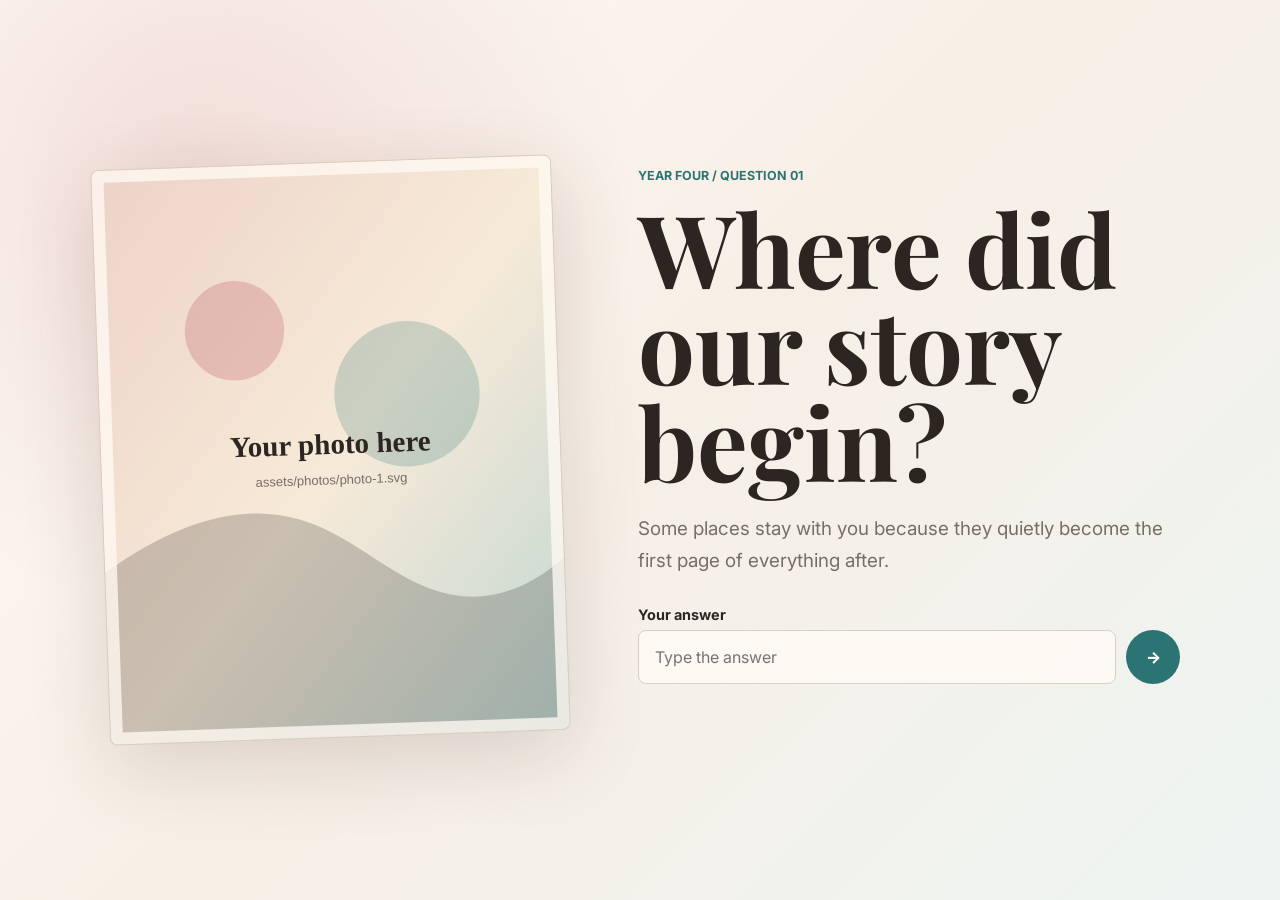
==== index.html @ 8fd0d98e "Initial commit" ====
<!doctype html>
<html lang="en">
  <head>
    <meta charset="utf-8" />
    <meta name="viewport" content="width=device-width, initial-scale=1" />
    <title>Question 1 | Four Years With You</title>
    <meta
      name="description"
      content="A private anniversary page with memories, questions, and one final gift."
    />
    <link rel="preconnect" href="https://fonts.googleapis.com" />
    <link rel="preconnect" href="https://fonts.gstatic.com" crossorigin />
    <link
      href="https://fonts.googleapis.com/css2?family=Inter:wght@400;500;600;700&family=Playfair+Display:wght@600;700&display=swap"
      rel="stylesheet"
    />
    <link rel="stylesheet" href="styles.css" />
  </head>
  <body>
    <main class="question-page question-page--one">
      <section class="question-hero" aria-labelledby="question-title">
        <div class="question-hero__photo">
          <img src="assets/photos/photo-1.svg" alt="A favorite memory together" />
        </div>
        <article
          class="question-card"
          data-question
          data-step="0"
          data-next="question-2.html"
        >
          <p class="eyebrow">Year four / Question 01</p>
          <h1 id="question-title">Where did our story begin?</h1>
          <p>
            Some places stay with you because they quietly become the first page
            of everything after.
          </p>
          <form class="unlock-form" autocomplete="off">
            <label for="answer-1">Your answer</label>
            <div class="answer-row">
              <input
                id="answer-1"
                name="answer"
                type="text"
                placeholder="Type the answer"
                required
              />
              <button class="icon-button" type="submit" aria-label="Check answer">
                <span aria-hidden="true">-></span>
              </button>
            </div>
            <p class="feedback" role="status"></p>
          </form>
          <a class="button button--primary reveal-action" href="question-2.html" hidden>
            Next page
          </a>
        </article>
      </section>
    </main>

    <script src="script.js"></script>
  </body>
</html>
---- styles.css ----
:root {
  color-scheme: light;
  --ink: #2c2522;
  --muted: #786d67;
  --paper: #fffaf4;
  --soft: #f3e8da;
  --line: #dfcfc1;
  --rose: #b95962;
  --rose-deep: #733942;
  --teal: #2c7473;
  --gold: #b98b3e;
  --shadow: 0 24px 80px rgba(72, 45, 35, 0.16);
}

* {
  box-sizing: border-box;
}

html {
  scroll-behavior: smooth;
}

body {
  margin: 0;
  min-height: 100vh;
  min-width: 320px;
  background:
    radial-gradient(circle at 12% 8%, rgba(185, 89, 98, 0.14), transparent 28rem),
    linear-gradient(135deg, #fffaf4 0%, #f7efe6 46%, #edf4f2 100%);
  color: var(--ink);
  font-family: Inter, system-ui, -apple-system, BlinkMacSystemFont, "Segoe UI", sans-serif;
}

[hidden] {
  display: none !important;
}

button,
input {
  font: inherit;
}

img {
  display: block;
  max-width: 100%;
}

.page-shell {
  overflow: hidden;
}

.question-page {
  min-height: 100vh;
  display: grid;
  align-items: center;
  padding: clamp(1rem, 4vw, 3rem);
}

.question-page--one {
  background:
    radial-gradient(circle at 15% 18%, rgba(185, 89, 98, 0.16), transparent 28rem),
    linear-gradient(135deg, #fffaf4 0%, #f7efe6 50%, #edf4f2 100%);
}

.question-page--two {
  background:
    radial-gradient(circle at 86% 14%, rgba(44, 116, 115, 0.18), transparent 28rem),
    linear-gradient(135deg, #f8fbfa 0%, #fff7ee 48%, #f1e4e6 100%);
}

.question-page--three {
  background:
    radial-gradient(circle at 18% 78%, rgba(185, 139, 62, 0.18), transparent 26rem),
    linear-gradient(135deg, #fffaf4 0%, #f0f6f4 48%, #f8ece5 100%);
}

.question-page--four {
  background:
    linear-gradient(rgba(44, 37, 34, 0.74), rgba(44, 37, 34, 0.8)),
    url("assets/photos/photo-4.svg") center / cover;
}

.question-hero {
  display: grid;
  grid-template-columns: minmax(17rem, 0.85fr) minmax(18rem, 1fr);
  align-items: center;
  gap: clamp(1.5rem, 6vw, 5rem);
  width: min(1080px, 100%);
  margin: 0 auto;
}

.question-hero__photo {
  position: relative;
  overflow: hidden;
  border: 1px solid rgba(44, 37, 34, 0.08);
  border-radius: 8px;
  background: #eadbcb;
  box-shadow: var(--shadow);
  transform: rotate(-2deg);
}

.question-page--two .question-hero__photo {
  transform: rotate(2deg);
}

.question-page--three .question-hero__photo {
  transform: rotate(-1deg);
}

.question-page--four .question-hero__photo {
  display: none;
}

.question-hero__photo::after {
  content: "";
  position: absolute;
  inset: 0;
  border: 12px solid rgba(255, 250, 244, 0.78);
  pointer-events: none;
}

.question-hero__photo img {
  width: 100%;
  aspect-ratio: 4 / 5;
  object-fit: cover;
}

.question-card {
  max-width: 43rem;
}

.question-page--four .question-hero {
  grid-template-columns: minmax(0, 46rem);
  justify-content: center;
}

.question-page--four .question-card {
  color: var(--paper);
  text-align: center;
}

.question-card h1 {
  max-width: 12ch;
  font-size: clamp(3rem, 8vw, 6.3rem);
}

.question-page--four .question-card h1 {
  max-width: 11ch;
  margin: 0 auto;
}

.question-card > p:not(.eyebrow) {
  max-width: 36rem;
  margin: 1.5rem 0 1.8rem;
  color: var(--muted);
  font-size: clamp(1rem, 2vw, 1.18rem);
}

.question-page--four .question-card > p:not(.eyebrow) {
  margin-right: auto;
  margin-left: auto;
  color: rgba(255, 250, 244, 0.84);
}

.question-card .unlock-form {
  margin-bottom: 1rem;
}

.question-page--four .unlock-form {
  margin-right: auto;
  margin-left: auto;
  text-align: left;
}

.question-page--four .unlock-form label {
  color: var(--paper);
}

.question-page--four .feedback {
  color: #fff1d6;
}

.question-card.is-complete .feedback {
  color: var(--teal);
}

.question-page--four .question-card.is-complete .feedback {
  color: #ffffff;
}

.reveal-action {
  margin-top: 0.3rem;
}

.hero {
  display: grid;
  grid-template-columns: minmax(18rem, 0.9fr) minmax(18rem, 1fr);
  align-items: center;
  min-height: min(92vh, 54rem);
  gap: clamp(2rem, 7vw, 6rem);
  width: min(1120px, calc(100% - 2rem));
  margin: 0 auto;
  padding: clamp(2rem, 6vw, 5rem) 0;
}

.hero__photo {
  position: relative;
  border: 1px solid rgba(44, 37, 34, 0.08);
  border-radius: 8px;
  overflow: hidden;
  box-shadow: var(--shadow);
  transform: rotate(-2deg);
  background: #eadbcb;
}

.hero__photo::after {
  content: "";
  position: absolute;
  inset: 0;
  border: 12px solid rgba(255, 250, 244, 0.78);
  pointer-events: none;
}

.hero__photo img {
  width: 100%;
  aspect-ratio: 4 / 5;
  object-fit: cover;
}

.hero__content {
  max-width: 39rem;
}

.eyebrow {
  margin: 0 0 0.75rem;
  color: var(--teal);
  font-size: 0.78rem;
  font-weight: 700;
  letter-spacing: 0;
  text-transform: uppercase;
}

h1,
h2 {
  margin: 0;
  font-family: "Playfair Display", Georgia, serif;
  line-height: 0.96;
  letter-spacing: 0;
}

h1 {
  max-width: 10ch;
  font-size: clamp(3rem, 9vw, 6.8rem);
}

h2 {
  font-size: clamp(2rem, 5vw, 4rem);
}

p {
  line-height: 1.7;
}

.hero__copy {
  max-width: 34rem;
  margin: 1.5rem 0 2rem;
  color: var(--muted);
  font-size: clamp(1rem, 2vw, 1.18rem);
}

.button {
  display: inline-flex;
  align-items: center;
  justify-content: center;
  min-height: 3rem;
  padding: 0.85rem 1.2rem;
  border: 0;
  border-radius: 999px;
  color: #fff;
  background: var(--rose-deep);
  font-weight: 700;
  text-decoration: none;
  cursor: pointer;
  transition:
    transform 180ms ease,
    background 180ms ease,
    box-shadow 180ms ease;
}

.button:hover,
.button:focus-visible {
  background: var(--rose);
  box-shadow: 0 12px 34px rgba(115, 57, 66, 0.22);
  transform: translateY(-1px);
}

.memory-band {
  display: grid;
  grid-template-columns: repeat(2, minmax(0, 1fr));
  gap: clamp(1rem, 3vw, 2rem);
  width: min(980px, calc(100% - 2rem));
  margin: 0 auto;
  padding: clamp(1rem, 3vw, 2rem) 0 clamp(3rem, 7vw, 6rem);
}

.memory-band figure {
  margin: 0;
}

.memory-band img {
  width: 100%;
  aspect-ratio: 5 / 4;
  object-fit: cover;
  border-radius: 8px;
  box-shadow: 0 18px 50px rgba(72, 45, 35, 0.12);
}

.memory-band figcaption {
  margin-top: 0.8rem;
  color: var(--muted);
  font-size: 0.92rem;
}

.intro-copy {
  background: var(--ink);
  color: var(--paper);
}

.intro-copy p {
  width: min(900px, calc(100% - 2rem));
  margin: 0 auto;
  padding: clamp(3rem, 8vw, 6.5rem) 0;
  font-family: "Playfair Display", Georgia, serif;
  font-size: clamp(1.8rem, 4.5vw, 3.6rem);
  line-height: 1.16;
}

.chapters {
  width: min(1040px, calc(100% - 2rem));
  margin: 0 auto;
  padding: clamp(3rem, 8vw, 6rem) 0;
}

.chapter {
  display: grid;
  grid-template-columns: 5rem minmax(0, 1fr);
  gap: clamp(1rem, 4vw, 3rem);
  padding: clamp(1.3rem, 4vw, 2.6rem) 0;
  border-top: 1px solid var(--line);
  opacity: 1;
  transition:
    opacity 220ms ease,
    filter 220ms ease;
}

.chapter:last-child {
  border-bottom: 1px solid var(--line);
}

.chapter.is-locked {
  opacity: 0.46;
  filter: saturate(0.7);
}

.chapter__number {
  color: var(--gold);
  font-family: "Playfair Display", Georgia, serif;
  font-size: clamp(2.1rem, 6vw, 4.3rem);
  line-height: 1;
}

.chapter__body {
  max-width: 720px;
}

.chapter__body > p:not(.eyebrow) {
  max-width: 38rem;
  margin: 1rem 0 1.5rem;
  color: var(--muted);
}

.unlock-form {
  max-width: 34rem;
}

.unlock-form label {
  display: block;
  margin-bottom: 0.45rem;
  color: var(--ink);
  font-size: 0.9rem;
  font-weight: 700;
}

.answer-row {
  display: flex;
  gap: 0.65rem;
  align-items: stretch;
}

.answer-row input {
  width: 100%;
  min-height: 3.35rem;
  border: 1px solid var(--line);
  border-radius: 8px;
  padding: 0 1rem;
  background: rgba(255, 250, 244, 0.82);
  color: var(--ink);
  outline: none;
  transition:
    border-color 160ms ease,
    box-shadow 160ms ease,
    background 160ms ease;
}

.answer-row input:focus {
  border-color: var(--teal);
  box-shadow: 0 0 0 4px rgba(44, 116, 115, 0.14);
  background: #fff;
}

.answer-row input:disabled {
  cursor: not-allowed;
}

.icon-button {
  flex: 0 0 3.35rem;
  width: 3.35rem;
  min-height: 3.35rem;
  border: 0;
  border-radius: 999px;
  background: var(--teal);
  color: #fff;
  font-weight: 800;
  cursor: pointer;
  transition:
    transform 180ms ease,
    background 180ms ease,
    opacity 180ms ease;
}

.icon-button:hover,
.icon-button:focus-visible {
  background: #245f5e;
  transform: translateY(-1px);
}

.icon-button:disabled {
  cursor: not-allowed;
  opacity: 0.45;
}

.feedback {
  min-height: 1.5rem;
  margin: 0.7rem 0 0;
  color: var(--rose-deep);
  font-size: 0.92rem;
  font-weight: 700;
}

.chapter.is-complete .feedback {
  color: var(--teal);
}

.gift {
  padding: clamp(3rem, 9vw, 7rem) 1rem;
  background:
    linear-gradient(rgba(44, 37, 34, 0.78), rgba(44, 37, 34, 0.82)),
    url("assets/photos/photo-4.svg") center / cover;
  color: var(--paper);
  transition:
    opacity 240ms ease,
    filter 240ms ease;
}

.gift.is-locked {
  opacity: 0.48;
  filter: grayscale(0.7);
}

.gift__inner {
  width: min(760px, 100%);
  margin: 0 auto;
  text-align: center;
}

.gift h2 {
  font-size: clamp(2.4rem, 7vw, 5.2rem);
}

.gift p {
  max-width: 35rem;
  margin: 1.2rem auto 1.8rem;
  color: rgba(255, 250, 244, 0.84);
}

.gift code {
  color: #fff;
}

.gift .button {
  pointer-events: auto;
}

.gift.is-locked .button {
  pointer-events: none;
  opacity: 0.48;
}

@media (max-width: 760px) {
  .question-page {
    align-items: start;
  }

  .question-hero {
    grid-template-columns: 1fr;
  }

  .question-hero__photo {
    width: min(25rem, 92%);
    margin: 0 auto;
  }

  .question-card h1,
  .question-page--four .question-card h1 {
    max-width: 10ch;
  }

  .hero {
    grid-template-columns: 1fr;
    min-height: auto;
  }

  .hero__photo {
    width: min(26rem, 92%);
    margin: 0 auto;
  }

  h1 {
    max-width: 9ch;
  }

  .memory-band {
    grid-template-columns: 1fr;
  }

  .chapter {
    grid-template-columns: 1fr;
  }

  .chapter__number {
    font-size: 2.2rem;
  }
}

@media (prefers-reduced-motion: reduce) {
  *,
  *::before,
  *::after {
    scroll-behavior: auto !important;
    transition: none !important;
  }
}
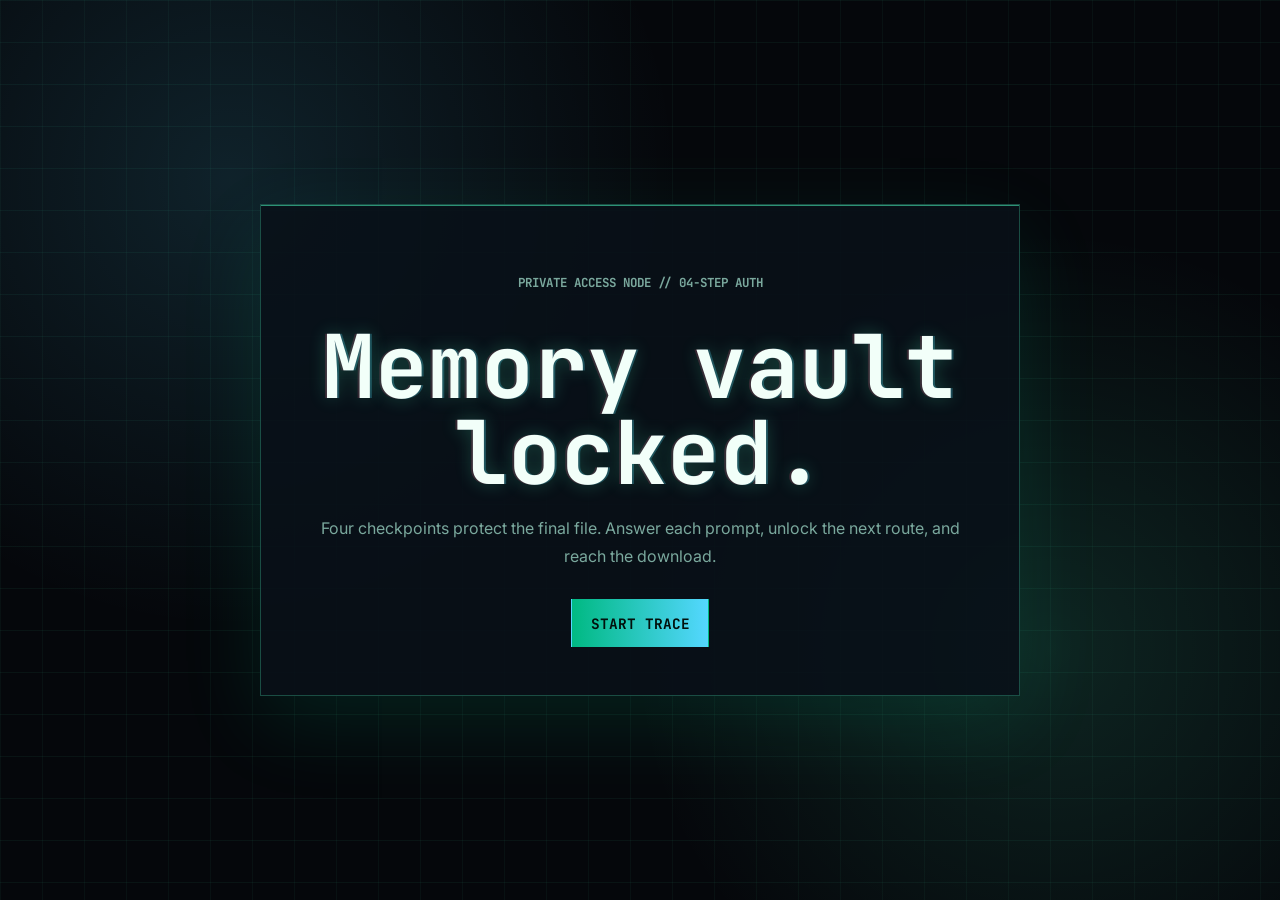
==== commit cebd2372: "Updated the page stylings" ====
--- a/index.html
+++ b/index.html
@@ -3,60 +3,30 @@
   <head>
     <meta charset="utf-8" />
     <meta name="viewport" content="width=device-width, initial-scale=1" />
-    <title>Question 1 | Four Years With You</title>
+    <title>Access Terminal</title>
     <meta
       name="description"
-      content="A private anniversary page with memories, questions, and one final gift."
+      content="A private puzzle sequence with locked question pages and one final download."
     />
     <link rel="preconnect" href="https://fonts.googleapis.com" />
     <link rel="preconnect" href="https://fonts.gstatic.com" crossorigin />
     <link
-      href="https://fonts.googleapis.com/css2?family=Inter:wght@400;500;600;700&family=Playfair+Display:wght@600;700&display=swap"
+      href="https://fonts.googleapis.com/css2?family=Inter:wght@400;600;700;800&family=JetBrains+Mono:wght@400;600;700&display=swap"
       rel="stylesheet"
     />
     <link rel="stylesheet" href="styles.css" />
   </head>
   <body>
-    <main class="question-page question-page--one">
-      <section class="question-hero" aria-labelledby="question-title">
-        <div class="question-hero__photo">
-          <img src="assets/photos/photo-1.svg" alt="A favorite memory together" />
-        </div>
-        <article
-          class="question-card"
-          data-question
-          data-step="0"
-          data-next="question-2.html"
-        >
-          <p class="eyebrow">Year four / Question 01</p>
-          <h1 id="question-title">Where did our story begin?</h1>
-          <p>
-            Some places stay with you because they quietly become the first page
-            of everything after.
-          </p>
-          <form class="unlock-form" autocomplete="off">
-            <label for="answer-1">Your answer</label>
-            <div class="answer-row">
-              <input
-                id="answer-1"
-                name="answer"
-                type="text"
-                placeholder="Type the answer"
-                required
-              />
-              <button class="icon-button" type="submit" aria-label="Check answer">
-                <span aria-hidden="true">-></span>
-              </button>
-            </div>
-            <p class="feedback" role="status"></p>
-          </form>
-          <a class="button button--primary reveal-action" href="question-2.html" hidden>
-            Next page
-          </a>
-        </article>
+    <main class="entry-page">
+      <section class="entry-panel" aria-labelledby="entry-title">
+        <p class="system-kicker">PRIVATE ACCESS NODE // 04-STEP AUTH</p>
+        <h1 id="entry-title">Memory vault locked.</h1>
+        <p>
+          Four checkpoints protect the final file. Answer each prompt, unlock
+          the next route, and reach the download.
+        </p>
+        <a class="button button--primary" href="question-1.html">Start trace</a>
       </section>
     </main>
-
-    <script src="script.js"></script>
   </body>
 </html>
--- a/styles.css
+++ b/styles.css
@@ -1,15 +1,18 @@
 :root {
-  color-scheme: light;
-  --ink: #2c2522;
-  --muted: #786d67;
-  --paper: #fffaf4;
-  --soft: #f3e8da;
-  --line: #dfcfc1;
-  --rose: #b95962;
-  --rose-deep: #733942;
-  --teal: #2c7473;
-  --gold: #b98b3e;
-  --shadow: 0 24px 80px rgba(72, 45, 35, 0.16);
+  color-scheme: dark;
+  --bg: #05070b;
+  --panel: rgba(9, 16, 24, 0.88);
+  --panel-strong: rgba(12, 23, 34, 0.96);
+  --text: #d7fff2;
+  --muted: #7aa89d;
+  --line: rgba(77, 255, 197, 0.26);
+  --line-hot: rgba(77, 255, 197, 0.72);
+  --green: #4dffc5;
+  --green-deep: #00b982;
+  --cyan: #54d7ff;
+  --red: #ff4d7d;
+  --amber: #ffd166;
+  --shadow: 0 28px 80px rgba(0, 255, 179, 0.1);
 }
 
 * {
@@ -17,18 +20,52 @@
 }
 
 html {
-  scroll-behavior: smooth;
+  min-height: 100%;
+  background: var(--bg);
 }
 
 body {
+  min-width: 320px;
+  min-height: 100vh;
   margin: 0;
-  min-height: 100vh;
-  min-width: 320px;
+  overflow-x: hidden;
   background:
-    radial-gradient(circle at 12% 8%, rgba(185, 89, 98, 0.14), transparent 28rem),
-    linear-gradient(135deg, #fffaf4 0%, #f7efe6 46%, #edf4f2 100%);
-  color: var(--ink);
+    linear-gradient(rgba(77, 255, 197, 0.05) 1px, transparent 1px),
+    linear-gradient(90deg, rgba(77, 255, 197, 0.04) 1px, transparent 1px),
+    radial-gradient(circle at 18% 20%, rgba(84, 215, 255, 0.13), transparent 28rem),
+    radial-gradient(circle at 82% 72%, rgba(77, 255, 197, 0.12), transparent 26rem),
+    #05070b;
+  background-size:
+    42px 42px,
+    42px 42px,
+    auto,
+    auto,
+    auto;
+  color: var(--text);
   font-family: Inter, system-ui, -apple-system, BlinkMacSystemFont, "Segoe UI", sans-serif;
+}
+
+body::before {
+  content: "";
+  position: fixed;
+  inset: 0;
+  z-index: -1;
+  pointer-events: none;
+  background: linear-gradient(
+    rgba(255, 255, 255, 0.03) 50%,
+    rgba(0, 0, 0, 0.08) 50%
+  );
+  background-size: 100% 4px;
+  animation: scanlines 1.6s linear infinite;
+}
+
+body::after {
+  content: "";
+  position: fixed;
+  inset: 0;
+  z-index: -1;
+  pointer-events: none;
+  background: radial-gradient(circle, transparent 54%, rgba(0, 0, 0, 0.52) 100%);
 }
 
 [hidden] {
@@ -40,15 +77,17 @@
   font: inherit;
 }
 
+button,
+a {
+  -webkit-tap-highlight-color: transparent;
+}
+
 img {
   display: block;
   max-width: 100%;
 }
 
-.page-shell {
-  overflow: hidden;
-}
-
+.entry-page,
 .question-page {
   min-height: 100vh;
   display: grid;
@@ -56,216 +95,59 @@
   padding: clamp(1rem, 4vw, 3rem);
 }
 
-.question-page--one {
-  background:
-    radial-gradient(circle at 15% 18%, rgba(185, 89, 98, 0.16), transparent 28rem),
-    linear-gradient(135deg, #fffaf4 0%, #f7efe6 50%, #edf4f2 100%);
-}
-
-.question-page--two {
-  background:
-    radial-gradient(circle at 86% 14%, rgba(44, 116, 115, 0.18), transparent 28rem),
-    linear-gradient(135deg, #f8fbfa 0%, #fff7ee 48%, #f1e4e6 100%);
-}
-
-.question-page--three {
-  background:
-    radial-gradient(circle at 18% 78%, rgba(185, 139, 62, 0.18), transparent 26rem),
-    linear-gradient(135deg, #fffaf4 0%, #f0f6f4 48%, #f8ece5 100%);
-}
-
-.question-page--four {
-  background:
-    linear-gradient(rgba(44, 37, 34, 0.74), rgba(44, 37, 34, 0.8)),
-    url("assets/photos/photo-4.svg") center / cover;
-}
-
-.question-hero {
-  display: grid;
-  grid-template-columns: minmax(17rem, 0.85fr) minmax(18rem, 1fr);
-  align-items: center;
-  gap: clamp(1.5rem, 6vw, 5rem);
-  width: min(1080px, 100%);
+.entry-panel {
+  width: min(760px, 100%);
   margin: 0 auto;
-}
-
-.question-hero__photo {
+  padding: clamp(1.4rem, 4vw, 3rem);
+  border: 1px solid var(--line);
+  background: var(--panel);
+  box-shadow: var(--shadow);
+  text-align: center;
   position: relative;
   overflow: hidden;
-  border: 1px solid rgba(44, 37, 34, 0.08);
-  border-radius: 8px;
-  background: #eadbcb;
-  box-shadow: var(--shadow);
-  transform: rotate(-2deg);
-}
-
-.question-page--two .question-hero__photo {
-  transform: rotate(2deg);
-}
-
-.question-page--three .question-hero__photo {
-  transform: rotate(-1deg);
-}
-
-.question-page--four .question-hero__photo {
-  display: none;
-}
-
-.question-hero__photo::after {
+}
+
+.entry-panel::before,
+.question-card::before {
   content: "";
   position: absolute;
   inset: 0;
-  border: 12px solid rgba(255, 250, 244, 0.78);
+  border-top: 1px solid var(--line-hot);
+  opacity: 0.75;
   pointer-events: none;
 }
 
-.question-hero__photo img {
-  width: 100%;
-  aspect-ratio: 4 / 5;
-  object-fit: cover;
-}
-
-.question-card {
-  max-width: 43rem;
-}
-
-.question-page--four .question-hero {
-  grid-template-columns: minmax(0, 46rem);
-  justify-content: center;
-}
-
-.question-page--four .question-card {
-  color: var(--paper);
-  text-align: center;
-}
-
+.entry-panel h1,
 .question-card h1 {
-  max-width: 12ch;
-  font-size: clamp(3rem, 8vw, 6.3rem);
-}
-
-.question-page--four .question-card h1 {
-  max-width: 11ch;
-  margin: 0 auto;
-}
-
-.question-card > p:not(.eyebrow) {
-  max-width: 36rem;
-  margin: 1.5rem 0 1.8rem;
+  margin: 0;
+  color: #f2fff9;
+  font-family: "JetBrains Mono", Consolas, monospace;
+  font-size: clamp(2.2rem, 7vw, 5.5rem);
+  line-height: 0.98;
+  letter-spacing: 0;
+  text-shadow:
+    0 0 18px rgba(77, 255, 197, 0.24),
+    2px 0 rgba(84, 215, 255, 0.26),
+    -2px 0 rgba(255, 77, 125, 0.18);
+  animation: title-glitch 5s infinite steps(1);
+}
+
+.entry-panel p,
+.question-card > p {
+  max-width: 42rem;
+  margin: 1.2rem auto 1.8rem;
   color: var(--muted);
-  font-size: clamp(1rem, 2vw, 1.18rem);
-}
-
-.question-page--four .question-card > p:not(.eyebrow) {
-  margin-right: auto;
-  margin-left: auto;
-  color: rgba(255, 250, 244, 0.84);
-}
-
-.question-card .unlock-form {
-  margin-bottom: 1rem;
-}
-
-.question-page--four .unlock-form {
-  margin-right: auto;
-  margin-left: auto;
-  text-align: left;
-}
-
-.question-page--four .unlock-form label {
-  color: var(--paper);
-}
-
-.question-page--four .feedback {
-  color: #fff1d6;
-}
-
-.question-card.is-complete .feedback {
-  color: var(--teal);
-}
-
-.question-page--four .question-card.is-complete .feedback {
-  color: #ffffff;
-}
-
-.reveal-action {
-  margin-top: 0.3rem;
-}
-
-.hero {
-  display: grid;
-  grid-template-columns: minmax(18rem, 0.9fr) minmax(18rem, 1fr);
-  align-items: center;
-  min-height: min(92vh, 54rem);
-  gap: clamp(2rem, 7vw, 6rem);
-  width: min(1120px, calc(100% - 2rem));
-  margin: 0 auto;
-  padding: clamp(2rem, 6vw, 5rem) 0;
-}
-
-.hero__photo {
-  position: relative;
-  border: 1px solid rgba(44, 37, 34, 0.08);
-  border-radius: 8px;
-  overflow: hidden;
-  box-shadow: var(--shadow);
-  transform: rotate(-2deg);
-  background: #eadbcb;
-}
-
-.hero__photo::after {
-  content: "";
-  position: absolute;
-  inset: 0;
-  border: 12px solid rgba(255, 250, 244, 0.78);
-  pointer-events: none;
-}
-
-.hero__photo img {
-  width: 100%;
-  aspect-ratio: 4 / 5;
-  object-fit: cover;
-}
-
-.hero__content {
-  max-width: 39rem;
-}
-
-.eyebrow {
-  margin: 0 0 0.75rem;
-  color: var(--teal);
+  line-height: 1.75;
+}
+
+.system-kicker {
+  margin: 0 0 0.8rem;
+  color: var(--green);
+  font-family: "JetBrains Mono", Consolas, monospace;
   font-size: 0.78rem;
   font-weight: 700;
   letter-spacing: 0;
   text-transform: uppercase;
-}
-
-h1,
-h2 {
-  margin: 0;
-  font-family: "Playfair Display", Georgia, serif;
-  line-height: 0.96;
-  letter-spacing: 0;
-}
-
-h1 {
-  max-width: 10ch;
-  font-size: clamp(3rem, 9vw, 6.8rem);
-}
-
-h2 {
-  font-size: clamp(2rem, 5vw, 4rem);
-}
-
-p {
-  line-height: 1.7;
-}
-
-.hero__copy {
-  max-width: 34rem;
-  margin: 1.5rem 0 2rem;
-  color: var(--muted);
-  font-size: clamp(1rem, 2vw, 1.18rem);
 }
 
 .button {
@@ -273,282 +155,285 @@
   align-items: center;
   justify-content: center;
   min-height: 3rem;
-  padding: 0.85rem 1.2rem;
-  border: 0;
-  border-radius: 999px;
-  color: #fff;
-  background: var(--rose-deep);
+  border: 1px solid var(--line-hot);
+  padding: 0.85rem 1.15rem;
+  background: rgba(77, 255, 197, 0.08);
+  color: var(--text);
+  font-family: "JetBrains Mono", Consolas, monospace;
+  font-size: 0.9rem;
   font-weight: 700;
   text-decoration: none;
+  text-transform: uppercase;
   cursor: pointer;
   transition:
-    transform 180ms ease,
-    background 180ms ease,
-    box-shadow 180ms ease;
+    transform 160ms ease,
+    background 160ms ease,
+    box-shadow 160ms ease,
+    border-color 160ms ease;
 }
 
 .button:hover,
 .button:focus-visible {
-  background: var(--rose);
-  box-shadow: 0 12px 34px rgba(115, 57, 66, 0.22);
   transform: translateY(-1px);
-}
-
-.memory-band {
+  border-color: var(--green);
+  background: rgba(77, 255, 197, 0.16);
+  box-shadow: 0 0 28px rgba(77, 255, 197, 0.18);
+  outline: none;
+}
+
+.button--primary {
+  background: linear-gradient(90deg, var(--green-deep), var(--cyan));
+  color: #02100c;
+  border-color: transparent;
+}
+
+.button--submit {
+  width: 100%;
+  margin-top: 0.8rem;
+}
+
+.button--locked {
+  width: 100%;
+  margin-top: 1rem;
+  border-color: rgba(255, 77, 125, 0.45);
+  color: rgba(255, 255, 255, 0.56);
+  background: rgba(255, 77, 125, 0.08);
+  cursor: not-allowed;
+}
+
+.button--locked:hover,
+.button--locked:focus-visible {
+  transform: none;
+  box-shadow: none;
+}
+
+.question-layout {
   display: grid;
-  grid-template-columns: repeat(2, minmax(0, 1fr));
-  gap: clamp(1rem, 3vw, 2rem);
-  width: min(980px, calc(100% - 2rem));
+  grid-template-columns: minmax(17rem, 0.82fr) minmax(18rem, 1fr);
+  gap: clamp(1.5rem, 5vw, 4rem);
+  align-items: center;
+  width: min(1120px, 100%);
   margin: 0 auto;
-  padding: clamp(1rem, 3vw, 2rem) 0 clamp(3rem, 7vw, 6rem);
-}
-
-.memory-band figure {
+}
+
+.image-trigger {
+  position: relative;
+  min-height: 0;
+  padding: 0;
+  border: 1px solid var(--line);
+  background: rgba(9, 16, 24, 0.82);
+  box-shadow: var(--shadow);
+  cursor: zoom-in;
+  overflow: hidden;
+}
+
+.image-trigger::before {
+  content: "";
+  position: absolute;
+  inset: 0;
+  border: 10px solid rgba(77, 255, 197, 0.08);
+  pointer-events: none;
+}
+
+.image-trigger img {
+  width: 100%;
+  aspect-ratio: 4 / 5;
+  object-fit: cover;
+  filter: saturate(0.78) contrast(1.12);
+  transition:
+    transform 220ms ease,
+    filter 220ms ease;
+}
+
+.image-trigger span {
+  position: absolute;
+  left: 0.9rem;
+  bottom: 0.9rem;
+  padding: 0.42rem 0.56rem;
+  color: var(--green);
+  background: rgba(5, 7, 11, 0.84);
+  border: 1px solid var(--line);
+  font-family: "JetBrains Mono", Consolas, monospace;
+  font-size: 0.76rem;
+  font-weight: 700;
+  text-transform: uppercase;
+}
+
+.image-trigger:hover img,
+.image-trigger:focus-visible img {
+  transform: scale(1.035);
+  filter: saturate(1) contrast(1.18);
+}
+
+.image-trigger:focus-visible {
+  outline: 2px solid var(--green);
+  outline-offset: 4px;
+}
+
+.question-card {
+  position: relative;
+  padding: clamp(1.2rem, 4vw, 2.4rem);
+  border: 1px solid var(--line);
+  background: var(--panel-strong);
+  box-shadow: var(--shadow);
+  overflow: hidden;
+}
+
+.unlock-form {
+  display: grid;
+  gap: 0.7rem;
+}
+
+.unlock-form label {
+  color: var(--green);
+  font-family: "JetBrains Mono", Consolas, monospace;
+  font-size: 0.78rem;
+  font-weight: 700;
+  text-transform: uppercase;
+}
+
+.unlock-form input {
+  width: 100%;
+  min-height: 3.2rem;
+  border: 1px solid var(--line);
+  padding: 0 0.9rem;
+  background: rgba(0, 0, 0, 0.36);
+  color: var(--text);
+  outline: none;
+  font-family: "JetBrains Mono", Consolas, monospace;
+}
+
+.unlock-form input:focus {
+  border-color: var(--green);
+  box-shadow: 0 0 0 4px rgba(77, 255, 197, 0.1);
+}
+
+.unlock-form input:disabled {
+  color: var(--muted);
+  cursor: not-allowed;
+}
+
+.feedback {
+  min-height: 1.4rem;
   margin: 0;
-}
-
-.memory-band img {
-  width: 100%;
-  aspect-ratio: 5 / 4;
-  object-fit: cover;
-  border-radius: 8px;
-  box-shadow: 0 18px 50px rgba(72, 45, 35, 0.12);
-}
-
-.memory-band figcaption {
-  margin-top: 0.8rem;
-  color: var(--muted);
-  font-size: 0.92rem;
-}
-
-.intro-copy {
-  background: var(--ink);
-  color: var(--paper);
-}
-
-.intro-copy p {
-  width: min(900px, calc(100% - 2rem));
+  color: var(--amber);
+  font-family: "JetBrains Mono", Consolas, monospace;
+  font-size: 0.88rem;
+  line-height: 1.55;
+}
+
+.question-card.is-complete .feedback {
+  color: var(--green);
+}
+
+.lightbox {
+  position: fixed;
+  inset: 0;
+  z-index: 20;
+  display: grid;
+  place-items: center;
+  padding: 1rem;
+  background: rgba(0, 0, 0, 0.82);
+  backdrop-filter: blur(10px);
+}
+
+.lightbox__panel {
+  width: min(980px, 100%);
+  max-height: min(860px, calc(100vh - 2rem));
+  display: grid;
+  gap: 0.8rem;
+  padding: 0.8rem;
+  border: 1px solid var(--line-hot);
+  background: #05070b;
+  box-shadow: 0 0 70px rgba(77, 255, 197, 0.18);
+}
+
+.lightbox__stage {
+  min-height: 0;
+  overflow: auto;
+  border: 1px solid var(--line);
+  background:
+    linear-gradient(rgba(77, 255, 197, 0.05) 1px, transparent 1px),
+    linear-gradient(90deg, rgba(77, 255, 197, 0.05) 1px, transparent 1px),
+    #020305;
+  background-size: 32px 32px;
+}
+
+.lightbox__stage img {
+  width: min(100%, 820px);
+  max-width: none;
   margin: 0 auto;
-  padding: clamp(3rem, 8vw, 6.5rem) 0;
-  font-family: "Playfair Display", Georgia, serif;
-  font-size: clamp(1.8rem, 4.5vw, 3.6rem);
-  line-height: 1.16;
-}
-
-.chapters {
-  width: min(1040px, calc(100% - 2rem));
-  margin: 0 auto;
-  padding: clamp(3rem, 8vw, 6rem) 0;
-}
-
-.chapter {
-  display: grid;
-  grid-template-columns: 5rem minmax(0, 1fr);
-  gap: clamp(1rem, 4vw, 3rem);
-  padding: clamp(1.3rem, 4vw, 2.6rem) 0;
-  border-top: 1px solid var(--line);
-  opacity: 1;
-  transition:
-    opacity 220ms ease,
-    filter 220ms ease;
-}
-
-.chapter:last-child {
-  border-bottom: 1px solid var(--line);
-}
-
-.chapter.is-locked {
-  opacity: 0.46;
-  filter: saturate(0.7);
-}
-
-.chapter__number {
-  color: var(--gold);
-  font-family: "Playfair Display", Georgia, serif;
-  font-size: clamp(2.1rem, 6vw, 4.3rem);
-  line-height: 1;
-}
-
-.chapter__body {
-  max-width: 720px;
-}
-
-.chapter__body > p:not(.eyebrow) {
-  max-width: 38rem;
-  margin: 1rem 0 1.5rem;
-  color: var(--muted);
-}
-
-.unlock-form {
-  max-width: 34rem;
-}
-
-.unlock-form label {
-  display: block;
-  margin-bottom: 0.45rem;
-  color: var(--ink);
-  font-size: 0.9rem;
+  transform-origin: center center;
+  transition: transform 160ms ease;
+}
+
+.lightbox__close,
+.lightbox__controls button {
+  border: 1px solid var(--line);
+  padding: 0.65rem 0.8rem;
+  background: rgba(77, 255, 197, 0.08);
+  color: var(--text);
+  font-family: "JetBrains Mono", Consolas, monospace;
   font-weight: 700;
-}
-
-.answer-row {
+  cursor: pointer;
+}
+
+.lightbox__close {
+  justify-self: end;
+  min-width: 2.4rem;
+  text-transform: uppercase;
+}
+
+.lightbox__controls {
   display: flex;
-  gap: 0.65rem;
-  align-items: stretch;
-}
-
-.answer-row input {
-  width: 100%;
-  min-height: 3.35rem;
-  border: 1px solid var(--line);
-  border-radius: 8px;
-  padding: 0 1rem;
-  background: rgba(255, 250, 244, 0.82);
-  color: var(--ink);
-  outline: none;
-  transition:
-    border-color 160ms ease,
-    box-shadow 160ms ease,
-    background 160ms ease;
-}
-
-.answer-row input:focus {
-  border-color: var(--teal);
-  box-shadow: 0 0 0 4px rgba(44, 116, 115, 0.14);
-  background: #fff;
-}
-
-.answer-row input:disabled {
-  cursor: not-allowed;
-}
-
-.icon-button {
-  flex: 0 0 3.35rem;
-  width: 3.35rem;
-  min-height: 3.35rem;
-  border: 0;
-  border-radius: 999px;
-  background: var(--teal);
-  color: #fff;
-  font-weight: 800;
-  cursor: pointer;
-  transition:
-    transform 180ms ease,
-    background 180ms ease,
-    opacity 180ms ease;
-}
-
-.icon-button:hover,
-.icon-button:focus-visible {
-  background: #245f5e;
-  transform: translateY(-1px);
-}
-
-.icon-button:disabled {
-  cursor: not-allowed;
-  opacity: 0.45;
-}
-
-.feedback {
-  min-height: 1.5rem;
-  margin: 0.7rem 0 0;
-  color: var(--rose-deep);
-  font-size: 0.92rem;
-  font-weight: 700;
-}
-
-.chapter.is-complete .feedback {
-  color: var(--teal);
-}
-
-.gift {
-  padding: clamp(3rem, 9vw, 7rem) 1rem;
-  background:
-    linear-gradient(rgba(44, 37, 34, 0.78), rgba(44, 37, 34, 0.82)),
-    url("assets/photos/photo-4.svg") center / cover;
-  color: var(--paper);
-  transition:
-    opacity 240ms ease,
-    filter 240ms ease;
-}
-
-.gift.is-locked {
-  opacity: 0.48;
-  filter: grayscale(0.7);
-}
-
-.gift__inner {
-  width: min(760px, 100%);
-  margin: 0 auto;
-  text-align: center;
-}
-
-.gift h2 {
-  font-size: clamp(2.4rem, 7vw, 5.2rem);
-}
-
-.gift p {
-  max-width: 35rem;
-  margin: 1.2rem auto 1.8rem;
-  color: rgba(255, 250, 244, 0.84);
-}
-
-.gift code {
-  color: #fff;
-}
-
-.gift .button {
-  pointer-events: auto;
-}
-
-.gift.is-locked .button {
-  pointer-events: none;
-  opacity: 0.48;
-}
-
-@media (max-width: 760px) {
+  flex-wrap: wrap;
+  justify-content: center;
+  gap: 0.6rem;
+}
+
+@keyframes scanlines {
+  from {
+    transform: translateY(0);
+  }
+
+  to {
+    transform: translateY(4px);
+  }
+}
+
+@keyframes title-glitch {
+  0%,
+  92%,
+  100% {
+    transform: translate(0);
+  }
+
+  93% {
+    transform: translate(2px, -1px);
+  }
+
+  94% {
+    transform: translate(-2px, 1px);
+  }
+
+  95% {
+    transform: translate(1px, 0);
+  }
+}
+
+@media (max-width: 780px) {
+  .entry-page,
   .question-page {
     align-items: start;
   }
 
-  .question-hero {
+  .question-layout {
     grid-template-columns: 1fr;
   }
 
-  .question-hero__photo {
-    width: min(25rem, 92%);
+  .image-trigger {
+    width: min(26rem, 100%);
     margin: 0 auto;
-  }
-
-  .question-card h1,
-  .question-page--four .question-card h1 {
-    max-width: 10ch;
-  }
-
-  .hero {
-    grid-template-columns: 1fr;
-    min-height: auto;
-  }
-
-  .hero__photo {
-    width: min(26rem, 92%);
-    margin: 0 auto;
-  }
-
-  h1 {
-    max-width: 9ch;
-  }
-
-  .memory-band {
-    grid-template-columns: 1fr;
-  }
-
-  .chapter {
-    grid-template-columns: 1fr;
-  }
-
-  .chapter__number {
-    font-size: 2.2rem;
   }
 }
 
@@ -556,7 +441,8 @@
   *,
   *::before,
   *::after {
+    animation: none !important;
+    transition: none !important;
     scroll-behavior: auto !important;
-    transition: none !important;
-  }
-}
+  }
+}
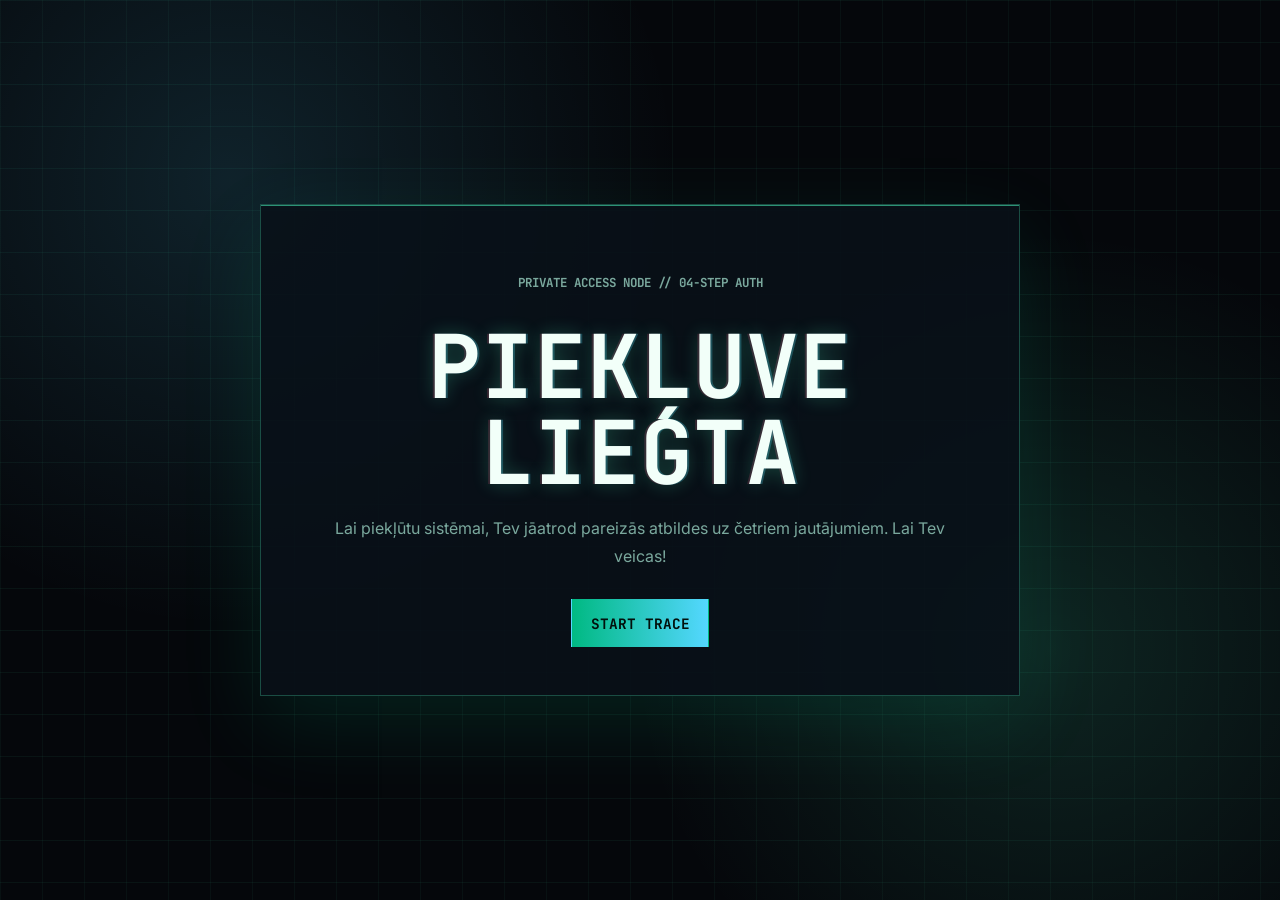
==== commit e75aec1c: "First page text update" ====
--- a/index.html
+++ b/index.html
@@ -20,10 +20,10 @@
     <main class="entry-page">
       <section class="entry-panel" aria-labelledby="entry-title">
         <p class="system-kicker">PRIVATE ACCESS NODE // 04-STEP AUTH</p>
-        <h1 id="entry-title">Memory vault locked.</h1>
+        <h1 id="entry-title">PIEKĻUVE LIEGTA</h1>
         <p>
-          Four checkpoints protect the final file. Answer each prompt, unlock
-          the next route, and reach the download.
+          Lai piekļūtu sistēmai, Tev jāatrod pareizās atbildes uz četriem jautājumiem.
+          Lai Tev veicas!
         </p>
         <a class="button button--primary" href="question-1.html">Start trace</a>
       </section>
--- a/styles.css
+++ b/styles.css
@@ -341,15 +341,19 @@
   width: min(980px, 100%);
   max-height: min(860px, calc(100vh - 2rem));
   display: grid;
+  grid-template-rows: auto auto minmax(0, 1fr);
   gap: 0.8rem;
   padding: 0.8rem;
   border: 1px solid var(--line-hot);
   background: #05070b;
   box-shadow: 0 0 70px rgba(77, 255, 197, 0.18);
+  overflow: hidden;
 }
 
 .lightbox__stage {
+  order: 3;
   min-height: 0;
+  max-height: 100%;
   overflow: auto;
   border: 1px solid var(--line);
   background:
@@ -385,6 +389,7 @@
 }
 
 .lightbox__controls {
+  order: 2;
   display: flex;
   flex-wrap: wrap;
   justify-content: center;
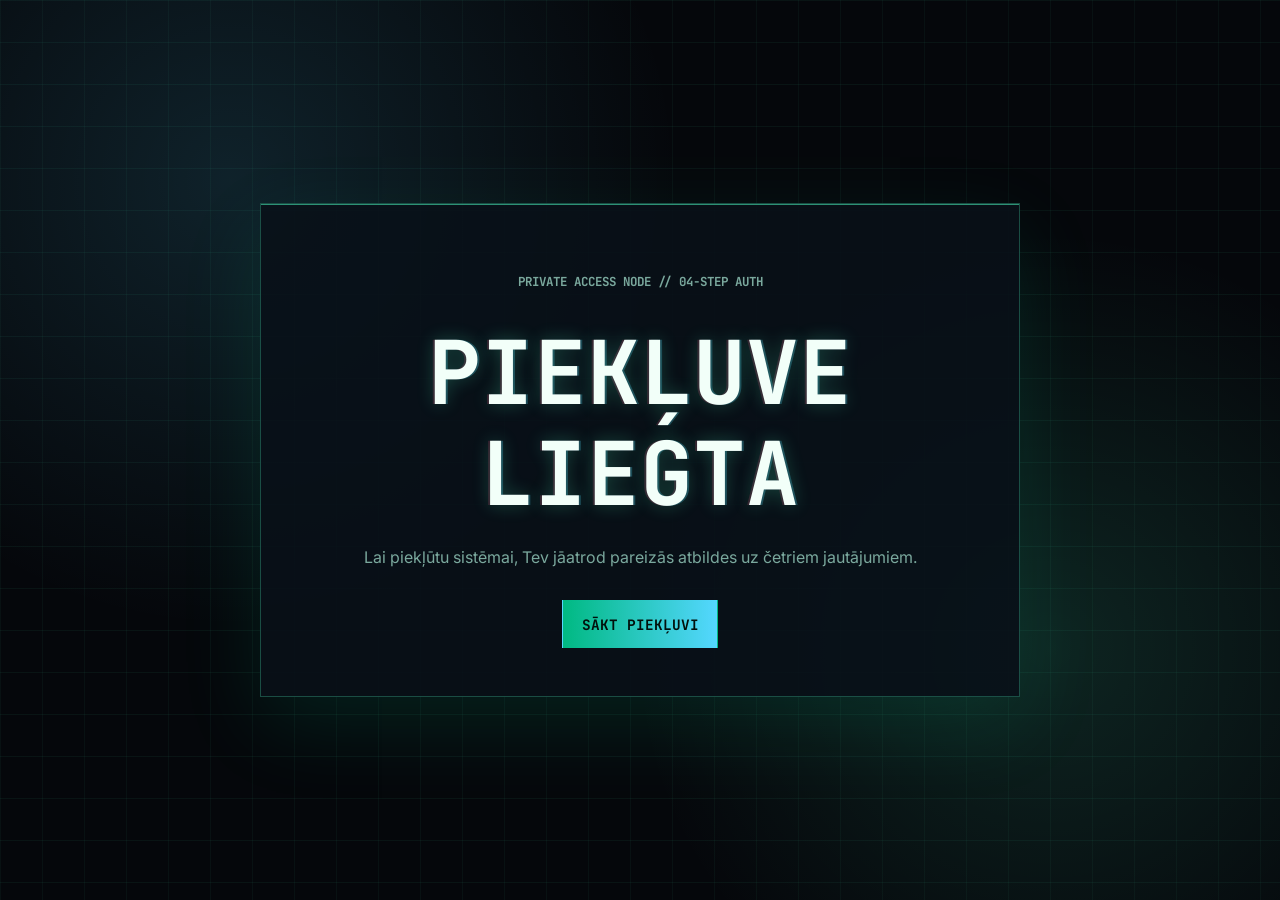
==== commit aeb76b88: "Updated stylings" ====
--- a/index.html
+++ b/index.html
@@ -23,9 +23,8 @@
         <h1 id="entry-title">PIEKĻUVE LIEGTA</h1>
         <p>
           Lai piekļūtu sistēmai, Tev jāatrod pareizās atbildes uz četriem jautājumiem.
-          Lai Tev veicas!
         </p>
-        <a class="button button--primary" href="question-1.html">Start trace</a>
+        <a class="button button--primary" href="question-1.html">Sākt piekļuvi</a>
       </section>
     </main>
   </body>
--- a/styles.css
+++ b/styles.css
@@ -123,7 +123,7 @@
   color: #f2fff9;
   font-family: "JetBrains Mono", Consolas, monospace;
   font-size: clamp(2.2rem, 7vw, 5.5rem);
-  line-height: 0.98;
+  line-height: 1.15;
   letter-spacing: 0;
   text-shadow:
     0 0 18px rgba(77, 255, 197, 0.24),
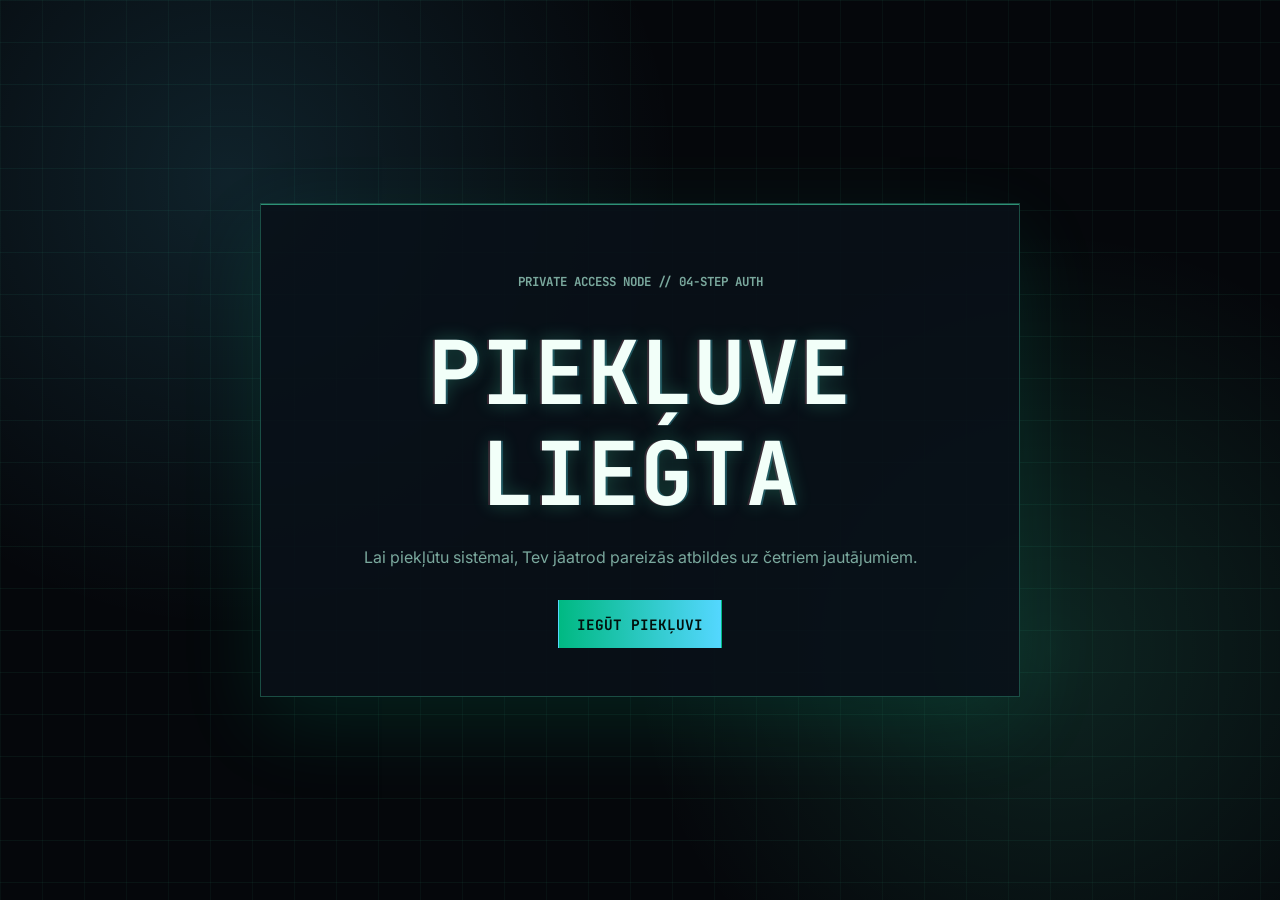
==== commit 8d49b78d: "Added first question image" ====
--- a/index.html
+++ b/index.html
@@ -24,7 +24,7 @@
         <p>
           Lai piekļūtu sistēmai, Tev jāatrod pareizās atbildes uz četriem jautājumiem.
         </p>
-        <a class="button button--primary" href="question-1.html">Sākt piekļuvi</a>
+        <a class="button button--primary" href="question-1.html">Iegūt piekļuvi</a>
       </section>
     </main>
   </body>
